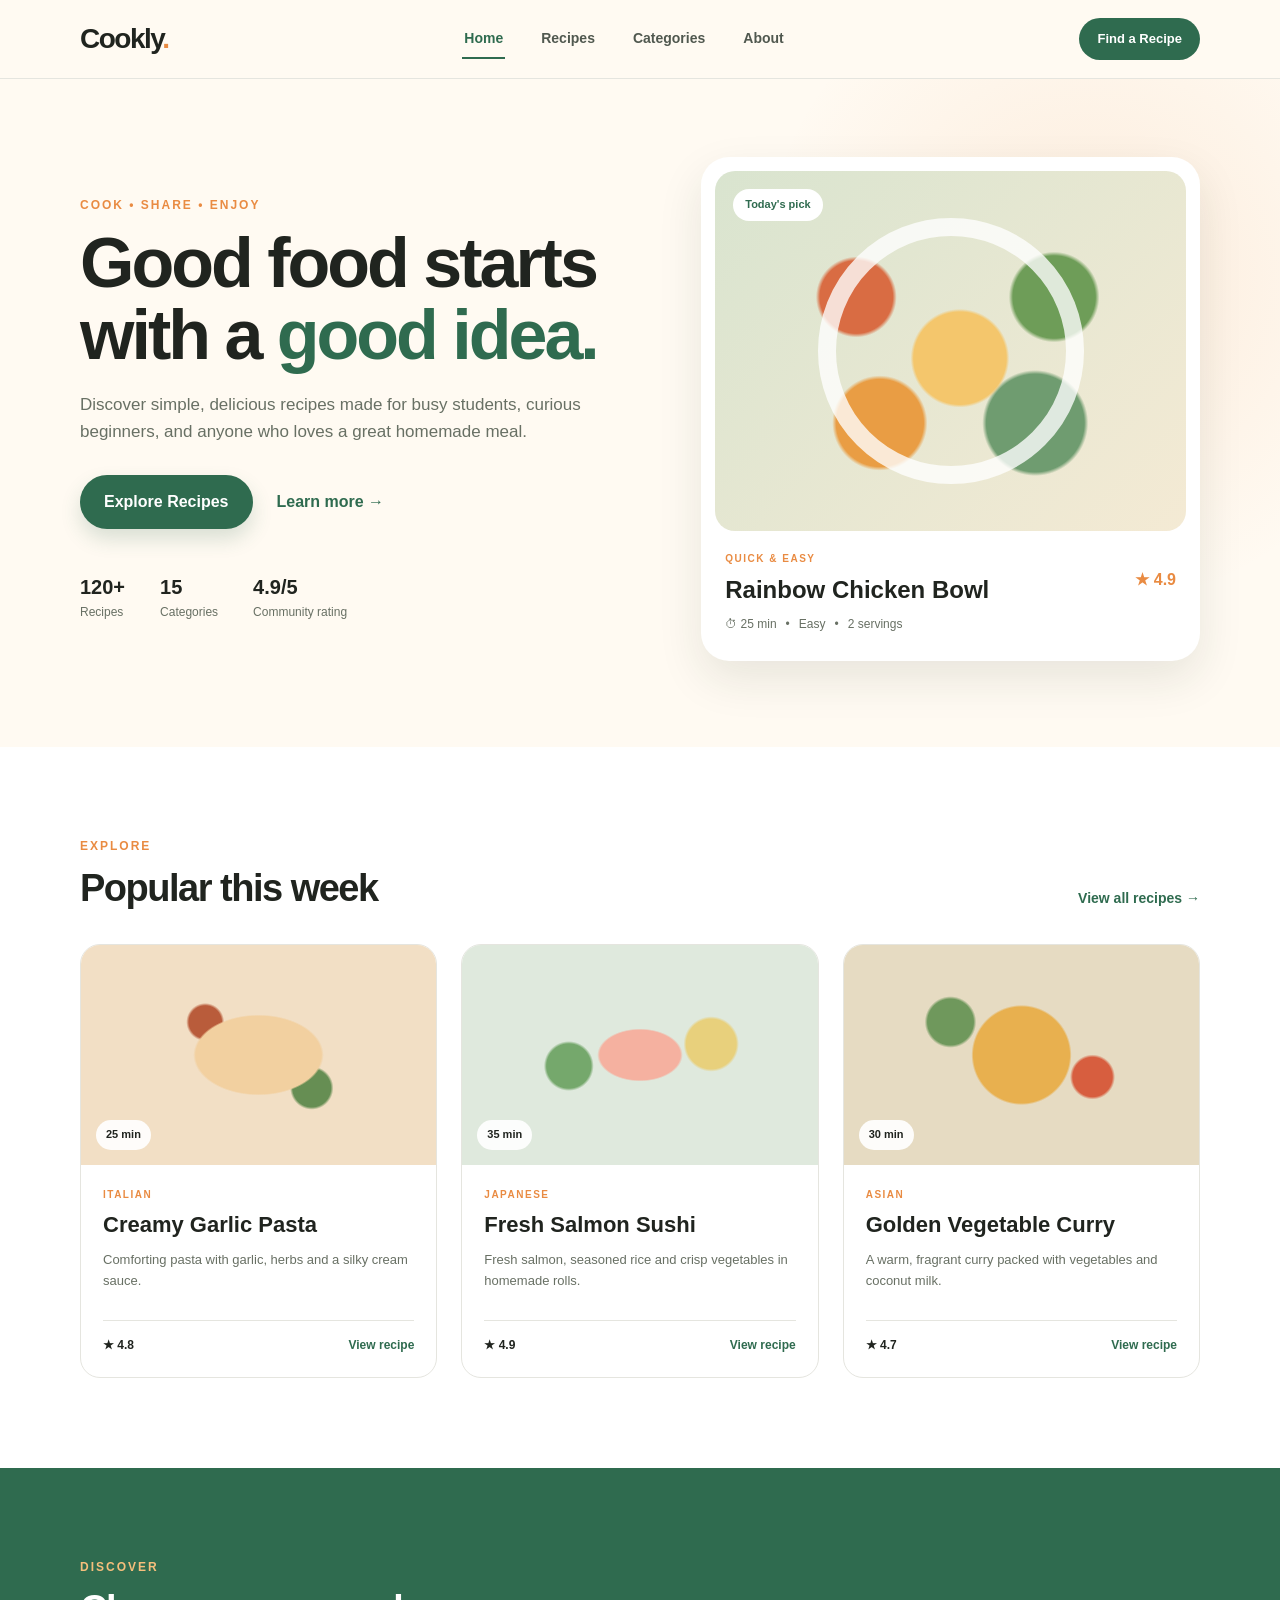
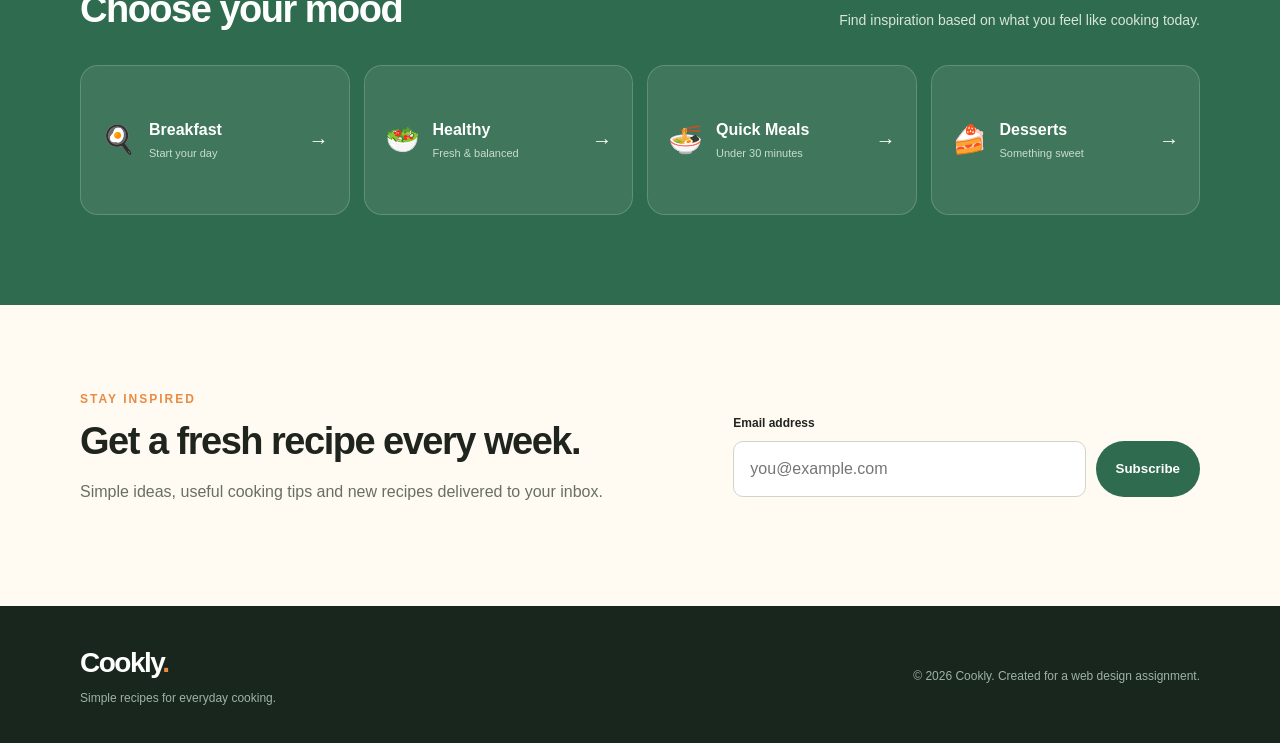
==== index.html @ 20a056b7 "Complete CSS assignment" ====
<!DOCTYPE html>
<html lang="en">
<head>
  <meta charset="UTF-8">
  <meta name="viewport" content="width=device-width, initial-scale=1.0">
  <meta name="description" content="Cookly is an original recipe discovery website with simple meal ideas and cooking inspiration.">
  <title>Cookly | Discover Your Next Meal</title>
  <link rel="stylesheet" href="style.css">
</head>
<body>
  <a class="skip-link" href="#main-content">Skip to Main Content</a>

  <header class="site-header">
    <div class="container header-inner">
      <a class="logo" href="#" aria-label="Cookly home">Cookly<span>.</span></a>

      <nav class="main-nav" aria-label="Main navigation">
        <ul>
          <li><a class="active" href="#home">Home</a></li>
          <li><a href="#recipes">Recipes</a></li>
          <li><a href="#categories">Categories</a></li>
          <li><a href="#about">About</a></li>
        </ul>
      </nav>

      <a class="nav-button" href="#recipes">Find a Recipe</a>
    </div>
  </header>

  <main id="main-content">
    <section class="hero" id="home">
      <div class="container hero-grid">
        <div class="hero-content">
          <p class="eyebrow">COOK • SHARE • ENJOY</p>
          <h1>Good food starts with a <span>good idea.</span></h1>
          <p class="hero-text">
            Discover simple, delicious recipes made for busy students,
            curious beginners, and anyone who loves a great homemade meal.
          </p>
          <div class="hero-actions">
            <a class="primary-button" href="#recipes">Explore Recipes</a>
            <a class="text-button" href="#about">Learn more →</a>
          </div>
          <div class="hero-stats" aria-label="Cookly statistics">
            <div><strong>120+</strong><span>Recipes</span></div>
            <div><strong>15</strong><span>Categories</span></div>
            <div><strong>4.9/5</strong><span>Community rating</span></div>
          </div>
        </div>

        <div class="hero-card">
          <div class="food-photo" role="img" aria-label="A bowl of colorful healthy food">
            <span class="photo-label">Today's pick</span>
          </div>
          <div class="featured-info">
            <div>
              <p class="small-label">QUICK & EASY</p>
              <h2>Rainbow Chicken Bowl</h2>
            </div>
            <span class="rating" aria-label="Rated 4.9 out of 5">★ 4.9</span>
          </div>
          <div class="recipe-meta">
            <span>⏱ 25 min</span>
            <span>•</span>
            <span>Easy</span>
            <span>•</span>
            <span>2 servings</span>
          </div>
        </div>
      </div>
    </section>

    <section class="section" id="recipes">
      <div class="container">
        <div class="section-heading">
          <div>
            <p class="eyebrow">EXPLORE</p>
            <h2>Popular this week</h2>
          </div>
          <a class="view-all" href="#categories">View all recipes →</a>
        </div>

        <div class="recipe-grid">
          <article class="recipe-card">
            <div class="recipe-image pasta" role="img" aria-label="Creamy pasta dish">
              <span>25 min</span>
            </div>
            <div class="recipe-body">
              <p class="category">ITALIAN</p>
              <h3>Creamy Garlic Pasta</h3>
              <p>Comforting pasta with garlic, herbs and a silky cream sauce.</p>
              <div class="card-footer">
                <span>★ 4.8</span>
                <a href="#" aria-label="View Creamy Garlic Pasta recipe">View recipe</a>
              </div>
            </div>
          </article>

          <article class="recipe-card">
            <div class="recipe-image sushi" role="img" aria-label="Fresh sushi rolls">
              <span>35 min</span>
            </div>
            <div class="recipe-body">
              <p class="category">JAPANESE</p>
              <h3>Fresh Salmon Sushi</h3>
              <p>Fresh salmon, seasoned rice and crisp vegetables in homemade rolls.</p>
              <div class="card-footer">
                <span>★ 4.9</span>
                <a href="#" aria-label="View Fresh Salmon Sushi recipe">View recipe</a>
              </div>
            </div>
          </article>

          <article class="recipe-card">
            <div class="recipe-image curry" role="img" aria-label="Colorful vegetable curry">
              <span>30 min</span>
            </div>
            <div class="recipe-body">
              <p class="category">ASIAN</p>
              <h3>Golden Vegetable Curry</h3>
              <p>A warm, fragrant curry packed with vegetables and coconut milk.</p>
              <div class="card-footer">
                <span>★ 4.7</span>
                <a href="#" aria-label="View Golden Vegetable Curry recipe">View recipe</a>
              </div>
            </div>
          </article>
        </div>
      </div>
    </section>

    <section class="categories" id="categories">
      <div class="container">
        <div class="section-heading light-heading">
          <div>
            <p class="eyebrow">DISCOVER</p>
            <h2>Choose your mood</h2>
          </div>
          <p class="heading-description">Find inspiration based on what you feel like cooking today.</p>
        </div>

        <div class="category-grid">
          <a href="#" class="category-card">
            <span class="category-icon">🍳</span>
            <span><strong>Breakfast</strong><small>Start your day</small></span>
            <b>→</b>
          </a>
          <a href="#" class="category-card">
            <span class="category-icon">🥗</span>
            <span><strong>Healthy</strong><small>Fresh & balanced</small></span>
            <b>→</b>
          </a>
          <a href="#" class="category-card">
            <span class="category-icon">🍜</span>
            <span><strong>Quick Meals</strong><small>Under 30 minutes</small></span>
            <b>→</b>
          </a>
          <a href="#" class="category-card">
            <span class="category-icon">🍰</span>
            <span><strong>Desserts</strong><small>Something sweet</small></span>
            <b>→</b>
          </a>
        </div>
      </div>
    </section>

    <section class="newsletter" id="about">
      <div class="container newsletter-inner">
        <div>
          <p class="eyebrow">STAY INSPIRED</p>
          <h2>Get a fresh recipe every week.</h2>
          <p>Simple ideas, useful cooking tips and new recipes delivered to your inbox.</p>
        </div>
        <form class="subscribe-form" action="#" method="post">
          <label for="email">Email address</label>
          <div class="form-row">
            <input id="email" name="email" type="email" placeholder="you@example.com" required>
            <button type="submit">Subscribe</button>
          </div>
        </form>
      </div>
    </section>
  </main>

  <footer class="site-footer">
    <div class="container footer-inner">
      <div>
        <a class="logo footer-logo" href="#">Cookly<span>.</span></a>
        <p>Simple recipes for everyday cooking.</p>
      </div>
      <p>© 2026 Cookly. Created for a web design assignment.</p>
    </div>
  </footer>
</body>
</html>
---- style.css ----
* {
  box-sizing: border-box;
}

:root {
  --cream: #fffaf2;
  --white: #ffffff;
  --dark: #20241f;
  --muted: #687064;
  --green: #2f6b4f;
  --green-dark: #214c38;
  --green-light: #e6f0e8;
  --orange: #e98b42;
  --border: #e5e5df;
  --shadow: 0 18px 45px rgba(31, 45, 34, 0.10);
}

html {
  scroll-behavior: smooth;
}

body {
  margin: 0;
  color: var(--dark);
  background: var(--cream);
  font-family: Arial, Helvetica, sans-serif;
  line-height: 1.6;
}

a {
  color: inherit;
  text-decoration: none;
}

img {
  max-width: 100%;
}

.container {
  width: min(1120px, calc(100% - 40px));
  margin: 0 auto;
}

/* 1. Skip link: hidden until keyboard focus */
.skip-link {
  position: fixed;
  top: -60px;
  left: 20px;
  z-index: 1000;
  padding: 12px 18px;
  border-radius: 0 0 8px 8px;
  background: var(--dark);
  color: var(--white);
  font-weight: 700;
  transition: top 0.2s ease;
}

.skip-link:focus {
  top: 0;
}

/* Header / accessible navigation */
.site-header {
  background: rgba(255, 250, 242, 0.96);
  border-bottom: 1px solid var(--border);
  position: sticky;
  top: 0;
  z-index: 100;
}

.header-inner {
  min-height: 78px;
  display: flex;
  align-items: center;
  justify-content: space-between;
  gap: 28px;
}

.logo {
  font-size: 28px;
  font-weight: 800;
  letter-spacing: -1.5px;
}

.logo span {
  color: var(--orange);
}

.main-nav ul {
  display: flex;
  align-items: center;
  gap: 34px;
  list-style: none;
  margin: 0;
  padding: 0;
}

.main-nav a {
  display: inline-block;
  padding: 8px 2px;
  color: #50584f;
  font-size: 14px;
  font-weight: 700;
  border-bottom: 2px solid transparent;
}

.main-nav a:hover,
.main-nav a:focus-visible,
.main-nav a.active {
  color: var(--green);
  border-bottom-color: var(--green);
}

.nav-button,
.primary-button,
.subscribe-form button {
  display: inline-flex;
  align-items: center;
  justify-content: center;
  border: 0;
  border-radius: 999px;
  background: var(--green);
  color: var(--white);
  font-weight: 700;
  cursor: pointer;
}

.nav-button {
  padding: 11px 18px;
  font-size: 13px;
}

/* Hero */
.hero {
  padding: 78px 0 86px;
  background:
    radial-gradient(circle at 85% 30%, rgba(233, 139, 66, 0.13), transparent 28%),
    var(--cream);
}

.hero-grid {
  display: grid;
  grid-template-columns: 1.05fr 0.95fr;
  gap: 70px;
  align-items: center;
}

.eyebrow {
  margin: 0 0 12px;
  color: var(--orange);
  font-size: 12px;
  font-weight: 800;
  letter-spacing: 2px;
}

.hero h1 {
  max-width: 650px;
  margin: 0 0 20px;
  font-size: clamp(42px, 6vw, 70px);
  line-height: 1.03;
  letter-spacing: -3px;
}

.hero h1 span {
  color: var(--green);
}

.hero-text {
  max-width: 540px;
  margin: 0 0 30px;
  color: var(--muted);
  font-size: 17px;
}

.hero-actions {
  display: flex;
  align-items: center;
  gap: 24px;
  margin-bottom: 42px;
}

.primary-button {
  padding: 14px 24px;
  box-shadow: 0 10px 20px rgba(47, 107, 79, 0.18);
}

.primary-button:hover,
.nav-button:hover,
.subscribe-form button:hover {
  background: var(--green-dark);
}

.text-button {
  color: var(--green);
  font-weight: 700;
}

.hero-stats {
  display: flex;
  gap: 35px;
}

.hero-stats div {
  display: flex;
  flex-direction: column;
}

.hero-stats strong {
  font-size: 20px;
}

.hero-stats span {
  color: var(--muted);
  font-size: 12px;
}

/* Hero recipe card */
.hero-card {
  padding: 14px;
  border-radius: 28px;
  background: var(--white);
  box-shadow: var(--shadow);
}

.food-photo {
  min-height: 360px;
  border-radius: 20px;
  position: relative;
  overflow: hidden;
  background:
    radial-gradient(circle at 52% 52%, #f4c66c 0 15%, transparent 16%),
    radial-gradient(circle at 30% 35%, #d96c43 0 9%, transparent 10%),
    radial-gradient(circle at 72% 35%, #6e9d58 0 10%, transparent 11%),
    radial-gradient(circle at 35% 70%, #e99d44 0 11%, transparent 12%),
    radial-gradient(circle at 68% 70%, #6f9c70 0 12%, transparent 13%),
    linear-gradient(135deg, #d9e4cf, #f4ead4);
}

.food-photo::after {
  content: "";
  position: absolute;
  width: 230px;
  height: 230px;
  border-radius: 50%;
  border: 18px solid rgba(255, 255, 255, 0.78);
  left: 50%;
  top: 50%;
  transform: translate(-50%, -50%);
}

.photo-label {
  position: absolute;
  z-index: 2;
  top: 18px;
  left: 18px;
  padding: 7px 12px;
  border-radius: 999px;
  background: var(--white);
  color: var(--green);
  font-size: 11px;
  font-weight: 800;
}

.featured-info {
  display: flex;
  justify-content: space-between;
  gap: 20px;
  padding: 20px 10px 6px;
}

.small-label,
.category {
  margin: 0 0 4px;
  color: var(--orange);
  font-size: 10px;
  font-weight: 800;
  letter-spacing: 1.5px;
}

.featured-info h2 {
  margin: 0;
  font-size: 24px;
}

.rating {
  align-self: center;
  white-space: nowrap;
  color: var(--orange);
  font-weight: 800;
}

.recipe-meta {
  display: flex;
  gap: 9px;
  padding: 0 10px 12px;
  color: var(--muted);
  font-size: 12px;
}

/* Recipes */
.section {
  padding: 90px 0;
  background: var(--white);
}

.section-heading {
  display: flex;
  justify-content: space-between;
  align-items: end;
  gap: 30px;
  margin-bottom: 34px;
}

.section-heading h2,
.newsletter h2 {
  margin: 0;
  font-size: 38px;
  line-height: 1.1;
  letter-spacing: -1.5px;
}

.view-all {
  color: var(--green);
  font-size: 14px;
  font-weight: 700;
}

.recipe-grid {
  display: grid;
  grid-template-columns: repeat(3, 1fr);
  gap: 24px;
}

.recipe-card {
  overflow: hidden;
  border: 1px solid var(--border);
  border-radius: 20px;
  background: var(--white);
  transition: transform 0.2s ease, box-shadow 0.2s ease;
}

.recipe-card:hover {
  transform: translateY(-5px);
  box-shadow: var(--shadow);
}

.recipe-image {
  min-height: 220px;
  position: relative;
  display: flex;
  align-items: flex-end;
  padding: 15px;
}

.recipe-image span {
  padding: 6px 10px;
  border-radius: 999px;
  background: rgba(255, 255, 255, 0.92);
  color: var(--dark);
  font-size: 11px;
  font-weight: 700;
}

.pasta {
  background:
    radial-gradient(ellipse at 50% 50%, #f2d0a0 0 25%, transparent 26%),
    radial-gradient(circle at 35% 35%, #b95c3b 0 6%, transparent 7%),
    radial-gradient(circle at 65% 65%, #668e53 0 7%, transparent 8%),
    #f2dfc5;
}

.sushi {
  background:
    radial-gradient(ellipse at 50% 50%, #f5b1a0 0 16%, transparent 17%),
    radial-gradient(circle at 30% 55%, #75a86c 0 8%, transparent 9%),
    radial-gradient(circle at 70% 45%, #e8d07c 0 9%, transparent 10%),
    #dfe9dd;
}

.curry {
  background:
    radial-gradient(circle at 50% 50%, #e8b04f 0 23%, transparent 24%),
    radial-gradient(circle at 30% 35%, #6f985c 0 8%, transparent 9%),
    radial-gradient(circle at 70% 60%, #d75e3f 0 7%, transparent 8%),
    #e6dbc2;
}

.recipe-body {
  padding: 22px;
}

.recipe-body h3 {
  margin: 4px 0 8px;
  font-size: 22px;
}

.recipe-body > p:not(.category) {
  min-height: 52px;
  margin: 0;
  color: var(--muted);
  font-size: 13px;
}

.card-footer {
  display: flex;
  justify-content: space-between;
  align-items: center;
  margin-top: 18px;
  padding-top: 15px;
  border-top: 1px solid var(--border);
  font-size: 12px;
  font-weight: 700;
}

.card-footer a {
  color: var(--green);
}

/* Categories */
.categories {
  padding: 90px 0;
  background: var(--green);
  color: var(--white);
}

.light-heading .eyebrow {
  color: #f6bf7c;
}

.light-heading h2 {
  color: var(--white);
}

.heading-description {
  max-width: 380px;
  margin: 0;
  color: #d8e5dc;
  font-size: 14px;
}

.category-grid {
  display: grid;
  grid-template-columns: repeat(4, 1fr);
  gap: 14px;
}

.category-card {
  min-height: 150px;
  padding: 20px;
  border: 1px solid rgba(255, 255, 255, 0.18);
  border-radius: 18px;
  background: rgba(255, 255, 255, 0.08);
  display: grid;
  grid-template-columns: auto 1fr auto;
  align-items: center;
  gap: 13px;
}

.category-card:hover,
.category-card:focus-visible {
  background: rgba(255, 255, 255, 0.16);
}

.category-icon {
  font-size: 28px;
}

.category-card strong,
.category-card small {
  display: block;
}

.category-card strong {
  font-size: 16px;
}

.category-card small {
  margin-top: 3px;
  color: #c9ddd0;
  font-size: 11px;
}

.category-card b {
  font-size: 20px;
}

/* Newsletter */
.newsletter {
  padding: 85px 0;
  background: var(--cream);
}

.newsletter-inner {
  display: grid;
  grid-template-columns: 1fr 0.8fr;
  gap: 70px;
  align-items: center;
}

.newsletter p:not(.eyebrow) {
  color: var(--muted);
  max-width: 560px;
}

.subscribe-form label {
  display: block;
  margin-bottom: 8px;
  font-size: 12px;
  font-weight: 700;
}

.form-row {
  display: flex;
  gap: 10px;
}

.subscribe-form input {
  min-width: 0;
  flex: 1;
  padding: 14px 16px;
  border: 1px solid #cfd5cd;
  border-radius: 10px;
  background: var(--white);
  font: inherit;
}

.subscribe-form input:focus {
  outline: 3px solid rgba(47, 107, 79, 0.2);
  border-color: var(--green);
}

.subscribe-form button {
  padding: 0 20px;
}

/* Footer */
.site-footer {
  padding: 35px 0;
  background: #18261e;
  color: #dce8df;
}

.footer-inner {
  display: flex;
  justify-content: space-between;
  align-items: center;
  gap: 30px;
}

.footer-logo {
  color: var(--white);
}

.footer-inner p {
  margin: 4px 0 0;
  color: #9fb2a5;
  font-size: 12px;
}

/* Keyboard accessibility */
a:focus-visible,
button:focus-visible,
input:focus-visible {
  outline: 3px solid #f0a35e;
  outline-offset: 3px;
}

/* Responsive design */
@media (max-width: 900px) {
  .hero-grid,
  .newsletter-inner {
    grid-template-columns: 1fr;
  }

  .hero-grid {
    gap: 45px;
  }

  .recipe-grid {
    grid-template-columns: repeat(2, 1fr);
  }

  .category-grid {
    grid-template-columns: repeat(2, 1fr);
  }

  .newsletter-inner {
    gap: 30px;
  }
}

@media (max-width: 680px) {
  .container {
    width: min(100% - 28px, 1120px);
  }

  .header-inner {
    flex-wrap: wrap;
    padding: 14px 0;
  }

  .main-nav {
    order: 3;
    width: 100%;
  }

  .main-nav ul {
    justify-content: space-between;
    gap: 10px;
  }

  .nav-button {
    display: none;
  }

  .hero {
    padding: 55px 0 65px;
  }

  .hero h1 {
    letter-spacing: -2px;
  }

  .hero-stats {
    gap: 20px;
    flex-wrap: wrap;
  }

  .food-photo {
    min-height: 270px;
  }

  .section,
  .categories,
  .newsletter {
    padding: 65px 0;
  }

  .section-heading,
  .footer-inner {
    align-items: flex-start;
    flex-direction: column;
  }

  .recipe-grid,
  .category-grid {
    grid-template-columns: 1fr;
  }

  .heading-description {
    margin-top: -15px;
  }

  .form-row {
    flex-direction: column;
  }

  .subscribe-form button {
    min-height: 48px;
  }
}
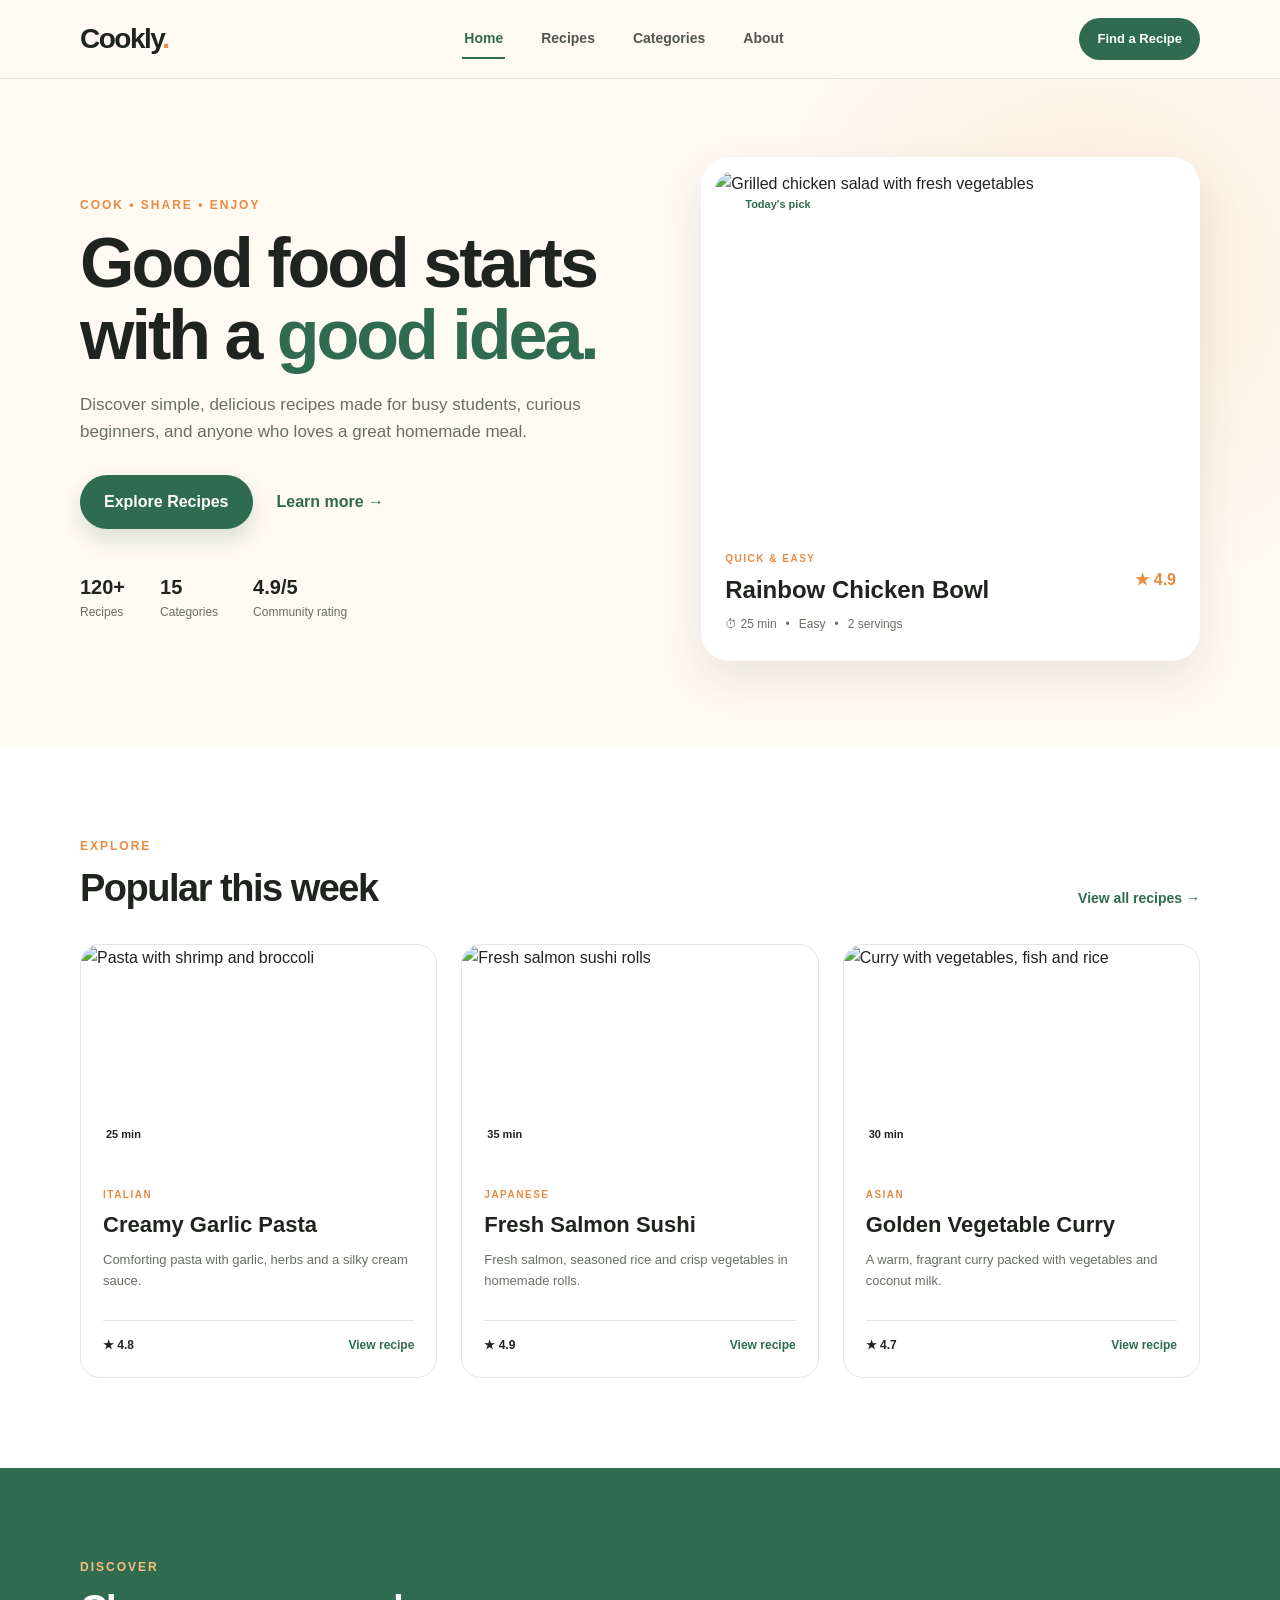
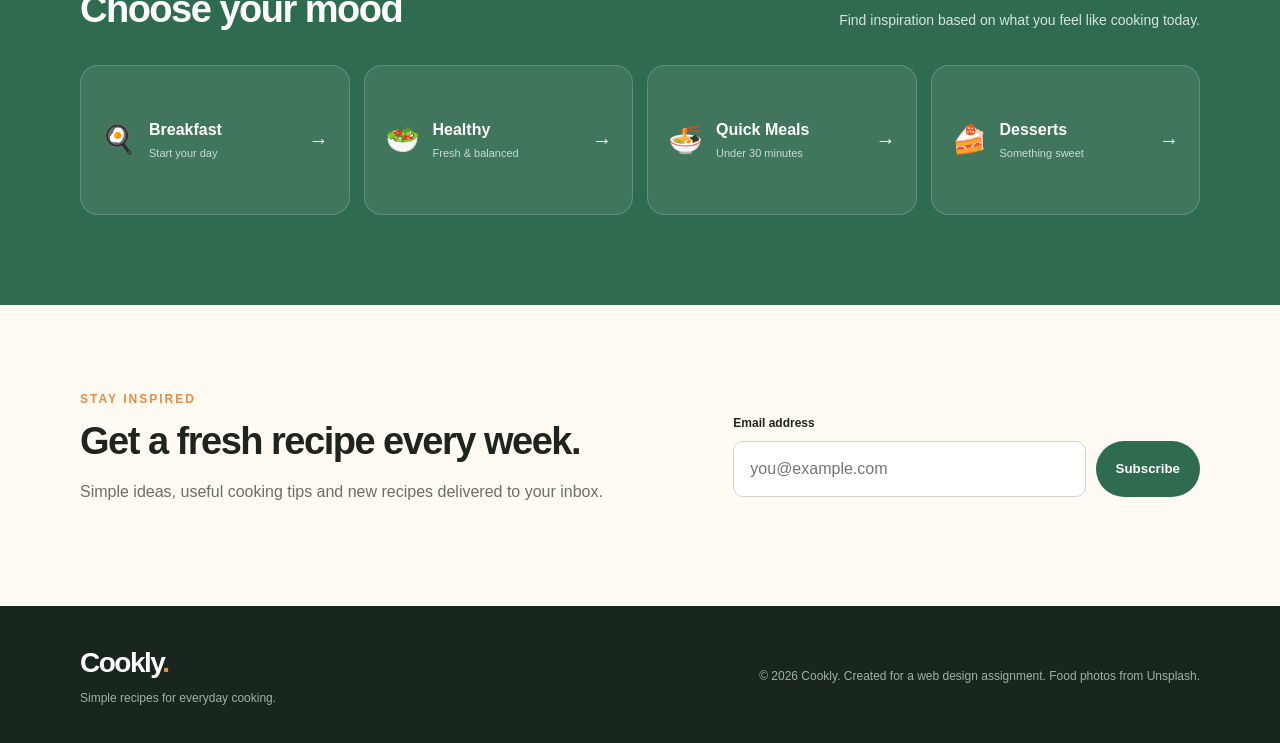
==== commit d712910d: "Add images to website" ====
--- a/index.html
+++ b/index.html
@@ -49,7 +49,11 @@
         </div>
 
         <div class="hero-card">
-          <div class="food-photo" role="img" aria-label="A bowl of colorful healthy food">
+          <div class="food-photo">
+            <img
+              src="https://images.unsplash.com/photo-1666599028424-e316d4e34aa6?auto=format&fit=crop&fm=jpg&q=80&w=1200"
+              alt="Grilled chicken salad with fresh vegetables"
+            >
             <span class="photo-label">Today's pick</span>
           </div>
           <div class="featured-info">
@@ -82,7 +86,11 @@
 
         <div class="recipe-grid">
           <article class="recipe-card">
-            <div class="recipe-image pasta" role="img" aria-label="Creamy pasta dish">
+            <div class="recipe-image">
+              <img
+                src="https://images.unsplash.com/photo-1677681487902-ab0476cc8564?auto=format&fit=crop&fm=jpg&q=80&w=900"
+                alt="Pasta with shrimp and broccoli"
+              >
               <span>25 min</span>
             </div>
             <div class="recipe-body">
@@ -97,7 +105,11 @@
           </article>
 
           <article class="recipe-card">
-            <div class="recipe-image sushi" role="img" aria-label="Fresh sushi rolls">
+            <div class="recipe-image">
+              <img
+                src="https://images.unsplash.com/photo-1759646828324-c215a83828ae?auto=format&fit=crop&fm=jpg&q=80&w=900"
+                alt="Fresh salmon sushi rolls"
+              >
               <span>35 min</span>
             </div>
             <div class="recipe-body">
@@ -112,7 +124,11 @@
           </article>
 
           <article class="recipe-card">
-            <div class="recipe-image curry" role="img" aria-label="Colorful vegetable curry">
+            <div class="recipe-image">
+              <img
+                src="https://images.unsplash.com/photo-1761314036698-a7a6e8514905?auto=format&fit=crop&fm=jpg&q=80&w=900"
+                alt="Curry with vegetables, fish and rice"
+              >
               <span>30 min</span>
             </div>
             <div class="recipe-body">
@@ -188,7 +204,7 @@
         <a class="logo footer-logo" href="#">Cookly<span>.</span></a>
         <p>Simple recipes for everyday cooking.</p>
       </div>
-      <p>© 2026 Cookly. Created for a web design assignment.</p>
+      <p>© 2026 Cookly. Created for a web design assignment. Food photos from Unsplash.</p>
     </div>
   </footer>
 </body>
--- a/style.css
+++ b/style.css
@@ -227,25 +227,13 @@
   border-radius: 20px;
   position: relative;
   overflow: hidden;
-  background:
-    radial-gradient(circle at 52% 52%, #f4c66c 0 15%, transparent 16%),
-    radial-gradient(circle at 30% 35%, #d96c43 0 9%, transparent 10%),
-    radial-gradient(circle at 72% 35%, #6e9d58 0 10%, transparent 11%),
-    radial-gradient(circle at 35% 70%, #e99d44 0 11%, transparent 12%),
-    radial-gradient(circle at 68% 70%, #6f9c70 0 12%, transparent 13%),
-    linear-gradient(135deg, #d9e4cf, #f4ead4);
-}
-
-.food-photo::after {
-  content: "";
-  position: absolute;
-  width: 230px;
-  height: 230px;
-  border-radius: 50%;
-  border: 18px solid rgba(255, 255, 255, 0.78);
-  left: 50%;
-  top: 50%;
-  transform: translate(-50%, -50%);
+}
+
+.food-photo img {
+  width: 100%;
+  height: 360px;
+  display: block;
+  object-fit: cover;
 }
 
 .photo-label {
@@ -345,44 +333,33 @@
 }
 
 .recipe-image {
-  min-height: 220px;
+  height: 220px;
   position: relative;
-  display: flex;
-  align-items: flex-end;
-  padding: 15px;
+  overflow: hidden;
+}
+
+.recipe-image img {
+  width: 100%;
+  height: 100%;
+  display: block;
+  object-fit: cover;
+  transition: transform 0.35s ease;
+}
+
+.recipe-card:hover .recipe-image img {
+  transform: scale(1.05);
 }
 
 .recipe-image span {
+  position: absolute;
+  left: 15px;
+  bottom: 15px;
   padding: 6px 10px;
   border-radius: 999px;
-  background: rgba(255, 255, 255, 0.92);
+  background: rgba(255, 255, 255, 0.94);
   color: var(--dark);
   font-size: 11px;
   font-weight: 700;
-}
-
-.pasta {
-  background:
-    radial-gradient(ellipse at 50% 50%, #f2d0a0 0 25%, transparent 26%),
-    radial-gradient(circle at 35% 35%, #b95c3b 0 6%, transparent 7%),
-    radial-gradient(circle at 65% 65%, #668e53 0 7%, transparent 8%),
-    #f2dfc5;
-}
-
-.sushi {
-  background:
-    radial-gradient(ellipse at 50% 50%, #f5b1a0 0 16%, transparent 17%),
-    radial-gradient(circle at 30% 55%, #75a86c 0 8%, transparent 9%),
-    radial-gradient(circle at 70% 45%, #e8d07c 0 9%, transparent 10%),
-    #dfe9dd;
-}
-
-.curry {
-  background:
-    radial-gradient(circle at 50% 50%, #e8b04f 0 23%, transparent 24%),
-    radial-gradient(circle at 30% 35%, #6f985c 0 8%, transparent 9%),
-    radial-gradient(circle at 70% 60%, #d75e3f 0 7%, transparent 8%),
-    #e6dbc2;
 }
 
 .recipe-body {
@@ -626,8 +603,10 @@
     flex-wrap: wrap;
   }
 
-  .food-photo {
+  .food-photo,
+  .food-photo img {
     min-height: 270px;
+    height: 270px;
   }
 
   .section,
